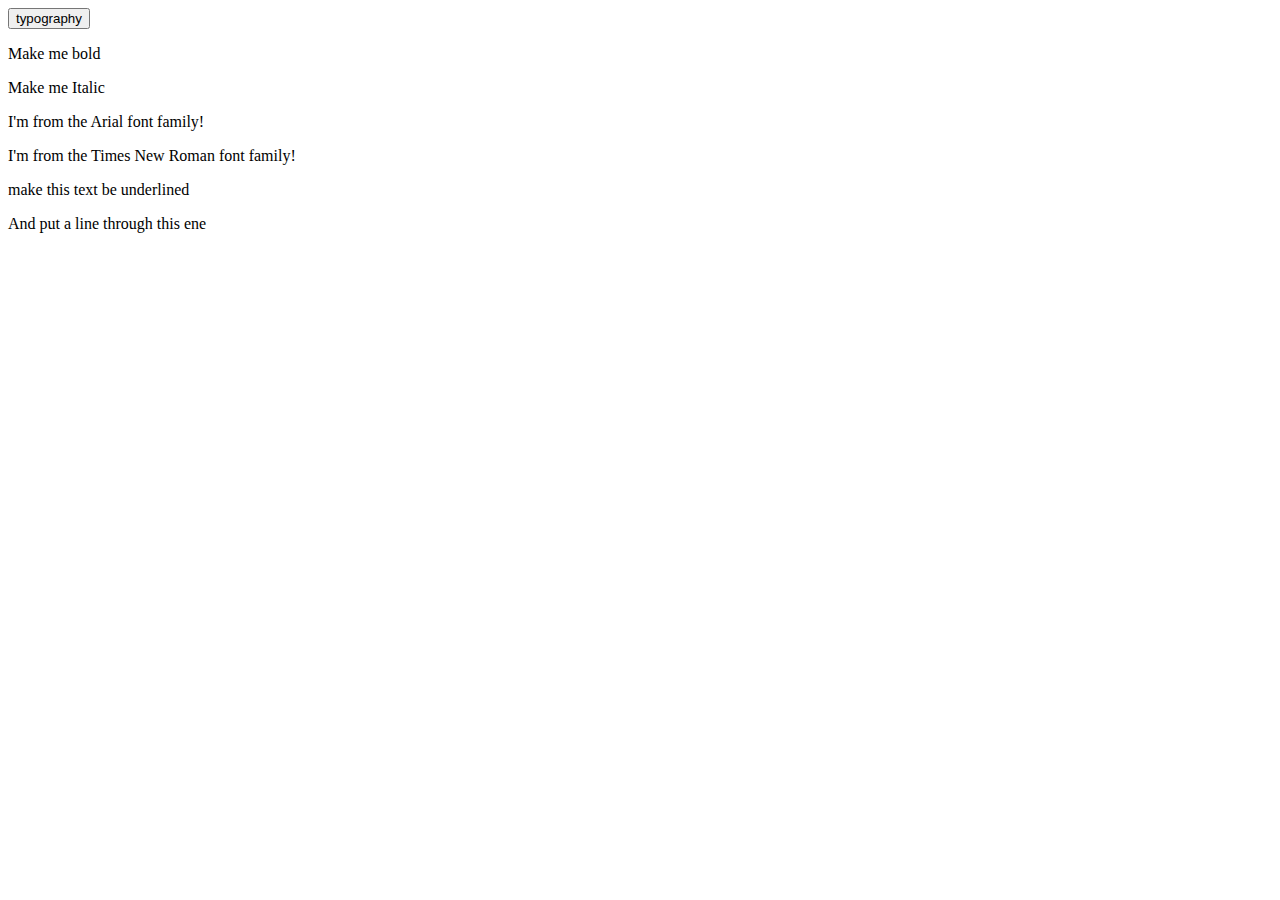
==== o1_typography/index.html @ c5d63b7f "New files and features." ====
<!DOCTYPE html>
<html lang="en">
<head>
    <meta charset="UTF-8">
    <meta name="viewport" content="width=device-width, initial-scale=1.0">
    <title>Typography</title>
</head>
<body>
    <div class="container">

        <div class="typography">
            <button class="typo">typography</button>
            <p class="bld">Make me bold</p>
            <p class="itlc">Make me Italic</p>
            <p class="arl">I'm from the Arial font family!</p>
            <p class="rmn">I'm from the Times New Roman font family!</p>
            <p class="uln">make this text be underlined</p>
            <p class="sktch">And put a line through this ene</p>
        </div>

        
    </div>
</body>
</html>
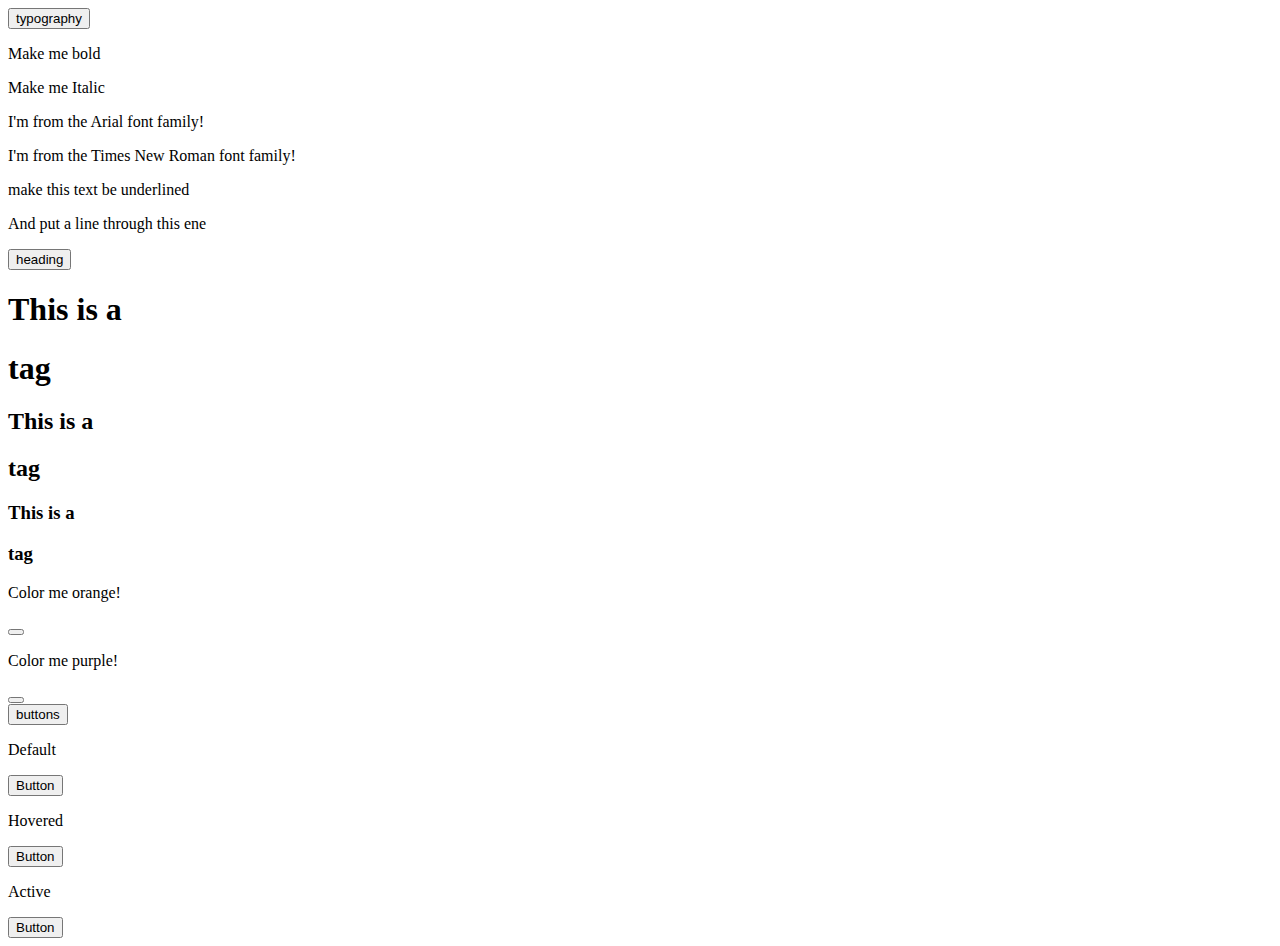
==== commit 9fd5603c: "Finished index.html file." ====
--- a/o1_typography/index.html
+++ b/o1_typography/index.html
@@ -18,7 +18,30 @@
             <p class="sktch">And put a line through this ene</p>
         </div>
 
-        
+        <div class="headings">
+            <button class="head">heading</button>
+            <h1>This is a <h1> tag</h1>
+            <h2>This is a <h2> tag</h2>
+            <h3>This is a <h3> tag</h3>
+        </div>
+
+        <div class="colors">
+            <p>Color me orange!</p>
+            <button class="orange"></button>
+            <p>Color me purple!</p>
+            <button class="purple"></button>
+        </div>
+
+        <div class="buttons">
+            <button class="btn">buttons</button>
+            <p>Default</p>
+            <button class="default">Button</button>
+            <p>Hovered</p>
+            <button class="hovered">Button</button>
+            <p>Active</p>
+            <button class="Active">Button</button>
+        </div>
+
     </div>
 </body>
 </html>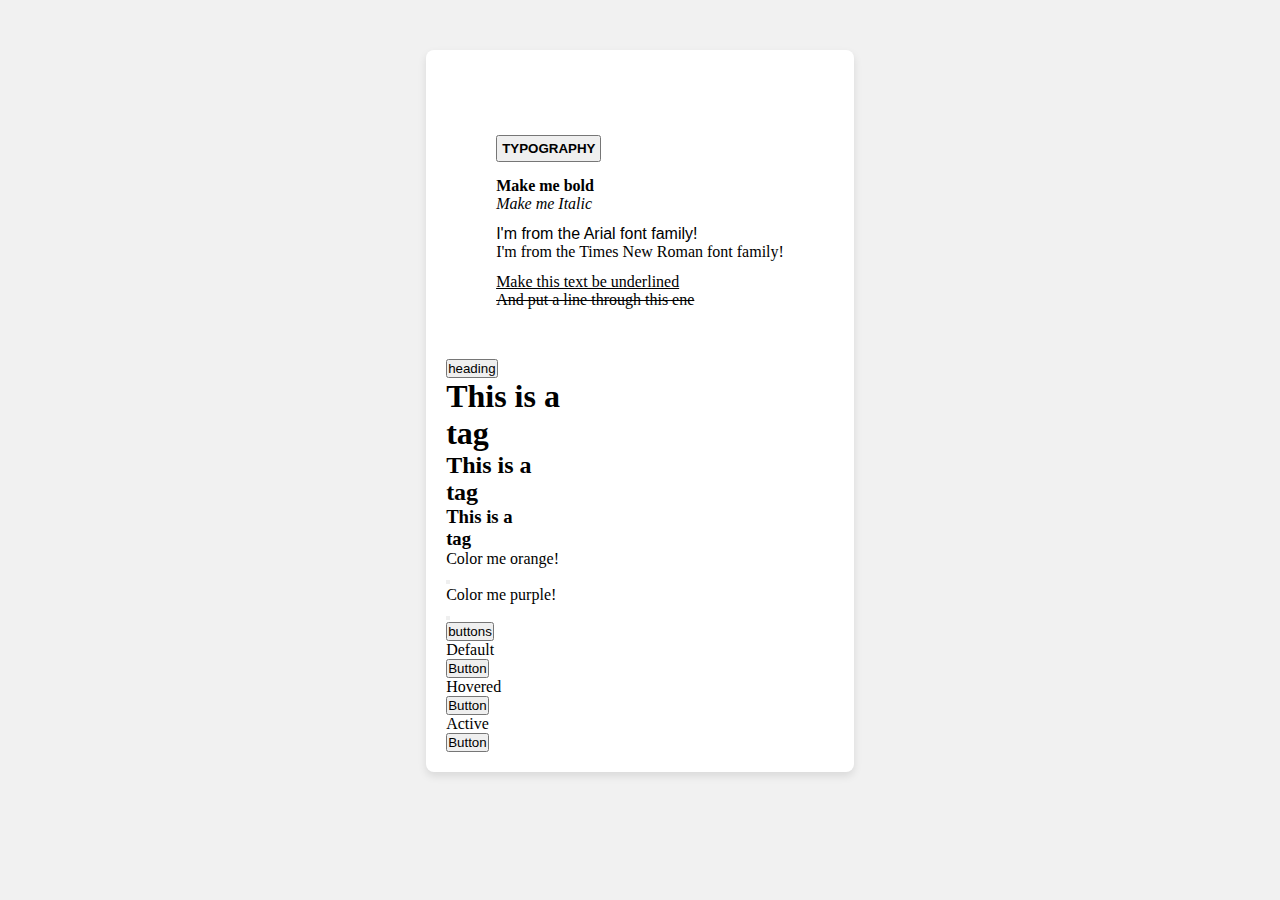
==== commit 2634eb2a: "Typography section completed." ====
--- a/o1_typography/index.html
+++ b/o1_typography/index.html
@@ -3,6 +3,7 @@
 <head>
     <meta charset="UTF-8">
     <meta name="viewport" content="width=device-width, initial-scale=1.0">
+    <link rel="stylesheet" href="styles/style.css">
     <title>Typography</title>
 </head>
 <body>
@@ -14,7 +15,7 @@
             <p class="itlc">Make me Italic</p>
             <p class="arl">I'm from the Arial font family!</p>
             <p class="rmn">I'm from the Times New Roman font family!</p>
-            <p class="uln">make this text be underlined</p>
+            <p class="uln">Make this text be underlined</p>
             <p class="sktch">And put a line through this ene</p>
         </div>
 
--- a/o1_typography/styles/style.css
+++ b/o1_typography/styles/style.css
@@ -0,0 +1,59 @@
+* {
+    box-sizing: border-box;
+    margin: 0;
+    padding: 0;
+}
+
+body {
+    display: flex;
+    justify-content: center;
+    align-items: center;
+    margin: 50px;
+    background-color: #f1f1f1;
+}
+
+.container {
+    display: flex;
+    flex-direction: column;
+    padding: 20px;
+    background-color: #fff;
+    border-radius: 8px;
+    box-shadow: 0 4px 8px rgba(0, 0, 0, 0.1);
+}
+
+.typography {
+    margin: 50px;
+}
+
+.typo {
+    margin: 15px 0;
+    text-transform: uppercase;
+    font-weight: 600;
+    padding: 4px;
+}
+
+.bld {
+    font-weight: bold;
+}
+
+.itlc {
+    font-style: italic;
+}
+
+.arl {
+    margin-top: 12px;
+    font-family: Arial, Helvetica, sans-serif;
+}
+
+.rmn {
+    font-family: 'Times New Roman', Times, serif;
+}
+
+.uln {
+    margin-top: 12px;
+    text-decoration: underline;
+}
+
+.sktch {
+    text-decoration: line-through;
+}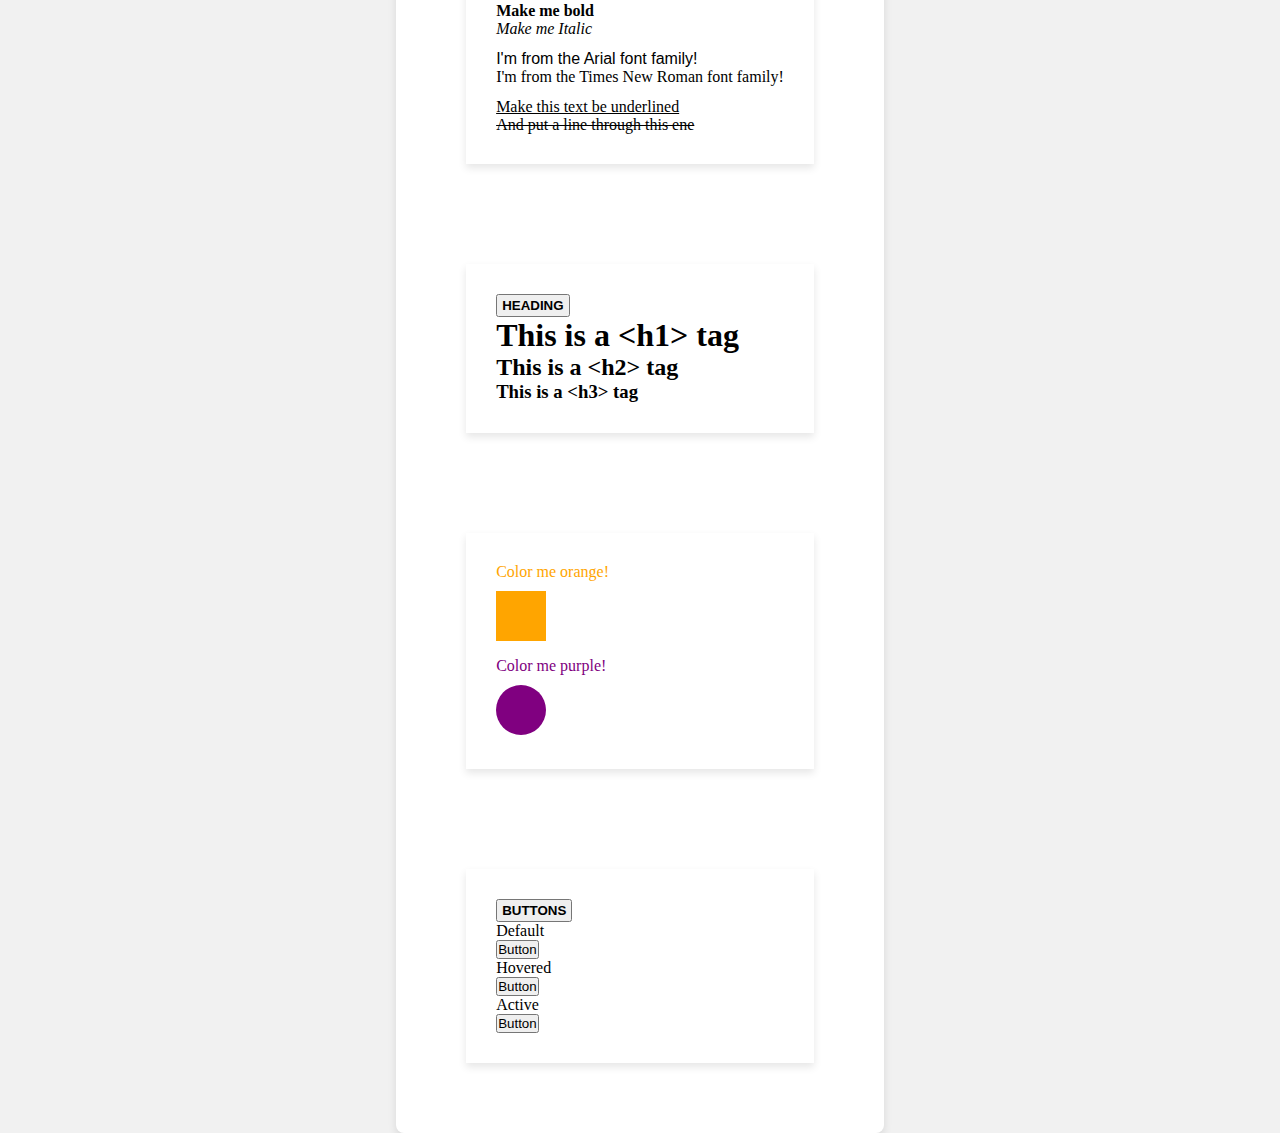
==== commit 9cfb4a3c: "Bug fixes and submission ready project proposed." ====
--- a/o1_typography/index.html
+++ b/o1_typography/index.html
@@ -21,15 +21,15 @@
 
         <div class="headings">
             <button class="head">heading</button>
-            <h1>This is a <h1> tag</h1>
-            <h2>This is a <h2> tag</h2>
-            <h3>This is a <h3> tag</h3>
+            <h1>This is a &lt;h1&gt; tag</h1>
+            <h2>This is a &lt;h2&gt; tag</h2>
+            <h3>This is a &lt;h3&gt; tag</h3>
         </div>
 
         <div class="colors">
-            <p>Color me orange!</p>
+            <p class="org">Color me orange!</p>
             <button class="orange"></button>
-            <p>Color me purple!</p>
+            <p class="ppl">Color me purple!</p>
             <button class="purple"></button>
         </div>
 
--- a/o1_typography/styles/style.css
+++ b/o1_typography/styles/style.css
@@ -8,6 +8,7 @@
     display: flex;
     justify-content: center;
     align-items: center;
+    height: 100vh;
     margin: 50px;
     background-color: #f1f1f1;
 }
@@ -15,6 +16,7 @@
 .container {
     display: flex;
     flex-direction: column;
+    justify-content: center;
     padding: 20px;
     background-color: #fff;
     border-radius: 8px;
@@ -23,16 +25,18 @@
 
 .typography {
     margin: 50px;
+    padding: 30px;
+    box-shadow: 0 4px 8px rgba(0, 0, 0, 0.1);
 }
 
 .typo {
-    margin: 15px 0;
     text-transform: uppercase;
     font-weight: 600;
-    padding: 4px;
+    padding: 2px 4px 2px 4px;
 }
 
 .bld {
+    margin-top: 12px;
     font-weight: bold;
 }
 
@@ -56,4 +60,60 @@
 
 .sktch {
     text-decoration: line-through;
+}
+
+.headings {
+    margin: 50px;
+    padding: 30px;
+    box-shadow: 0 4px 8px rgba(0, 0, 0, 0.1);
+}
+
+.head {
+    text-transform: uppercase;
+    font-weight: 600;
+    padding: 2px 4px 2px 4px;
+}
+
+.colors {
+    margin: 50px;
+    padding: 30px;
+    box-shadow: 0 4px 8px rgba(0, 0, 0, 0.1);
+}
+
+.org {
+    color: orange;
+}
+
+.ppl {
+    margin-top: 12px;
+    color: purple;
+}
+
+.orange {
+    margin-top: 10px;
+    height: 50px;
+    width: 50px;
+    border: none;
+    background-color: orange;
+}
+
+.purple {
+    margin-top: 10px;
+    height: 50px;
+    width: 50px;
+    border-radius: 50%;
+    border: none;
+    background-color: purple;
+}
+
+.buttons {
+    margin: 50px;
+    padding: 30px;
+    box-shadow: 0 4px 8px rgba(0, 0, 0, 0.1);
+}
+
+.btn {
+    text-transform: uppercase;
+    font-weight: 600;
+    padding: 2px 4px 2px 4px;
 }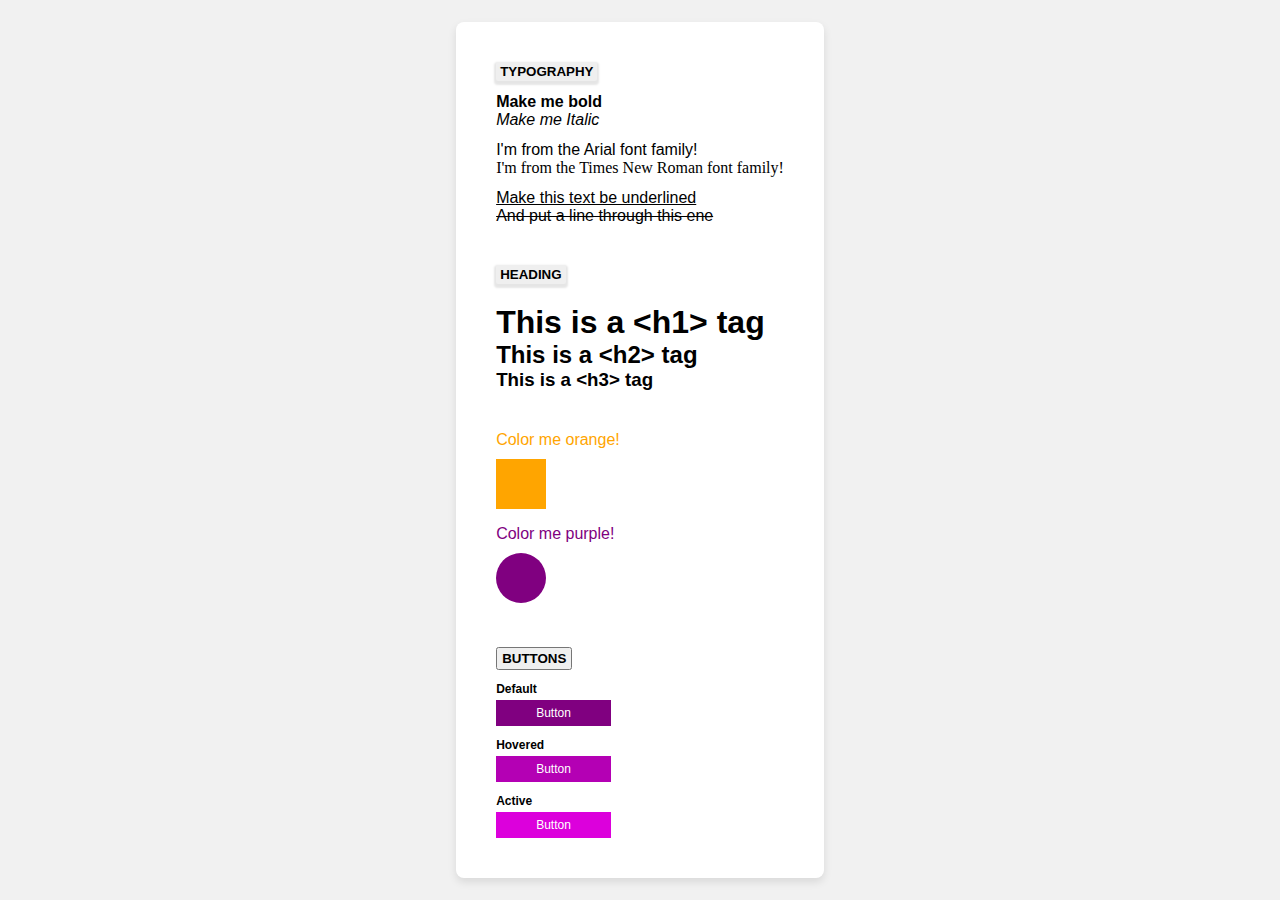
==== commit d9507020: "Final project submitted." ====
--- a/o1_typography/index.html
+++ b/o1_typography/index.html
@@ -40,7 +40,7 @@
             <p>Hovered</p>
             <button class="hovered">Button</button>
             <p>Active</p>
-            <button class="Active">Button</button>
+            <button class="active">Button</button>
         </div>
 
     </div>
--- a/o1_typography/styles/style.css
+++ b/o1_typography/styles/style.css
@@ -9,8 +9,8 @@
     justify-content: center;
     align-items: center;
     height: 100vh;
-    margin: 50px;
     background-color: #f1f1f1;
+    font-family: Arial, Helvetica, sans-serif;
 }
 
 .container {
@@ -24,15 +24,16 @@
 }
 
 .typography {
-    margin: 50px;
-    padding: 30px;
-    box-shadow: 0 4px 8px rgba(0, 0, 0, 0.1);
+    padding: 20px;
 }
 
 .typo {
     text-transform: uppercase;
     font-weight: 600;
     padding: 2px 4px 2px 4px;
+    box-shadow: 0 2px 2px 2px rgba(0, 0, 0, 0.1);
+    border: none;
+    border-radius: 2px;
 }
 
 .bld {
@@ -63,21 +64,21 @@
 }
 
 .headings {
-    margin: 50px;
-    padding: 30px;
-    box-shadow: 0 4px 8px rgba(0, 0, 0, 0.1);
+    padding: 20px;
 }
 
 .head {
     text-transform: uppercase;
     font-weight: 600;
     padding: 2px 4px 2px 4px;
+    box-shadow: 0 2px 2px 2px rgba(0, 0, 0, 0.1);
+    border: none;
+    border-radius: 2px;
+    margin-bottom: 20px;
 }
 
 .colors {
-    margin: 50px;
-    padding: 30px;
-    box-shadow: 0 4px 8px rgba(0, 0, 0, 0.1);
+    padding: 20px;
 }
 
 .org {
@@ -107,13 +108,59 @@
 }
 
 .buttons {
-    margin: 50px;
-    padding: 30px;
-    box-shadow: 0 4px 8px rgba(0, 0, 0, 0.1);
+    padding: 20px;
 }
 
 .btn {
     text-transform: uppercase;
     font-weight: 600;
     padding: 2px 4px 2px 4px;
+}
+
+.buttons p {
+    margin-top: 12px;
+    font-weight: 600;
+    font-size: 12px;
+}
+
+.default {
+    margin-top: 4px;
+    padding: 6px 40px 6px 40px;
+    font-size: 12px;
+    border: none;
+    background-color: purple;
+    color: white;
+}
+
+.default:hover {
+    background-color: rgb(150, 0, 150);
+    cursor: pointer;;
+}
+
+.hovered {
+    margin-top: 4px;
+    padding: 6px 40px 6px 40px;
+    font-size: 12px;
+    border: none;
+    background-color: rgb(180, 0, 180);
+    color: white;
+}
+
+.hovered:hover {
+    background-color: rgb(150, 0, 150);
+    cursor: pointer;;
+}
+
+.active {
+    margin-top: 4px;
+    padding: 6px 40px 6px 40px;
+    font-size: 12px;
+    border: none;
+    background-color: rgb(220, 0, 220);
+    color: white;
+}
+
+.active:hover {
+    background-color: rgb(150, 0, 150);
+    cursor: pointer;
 }